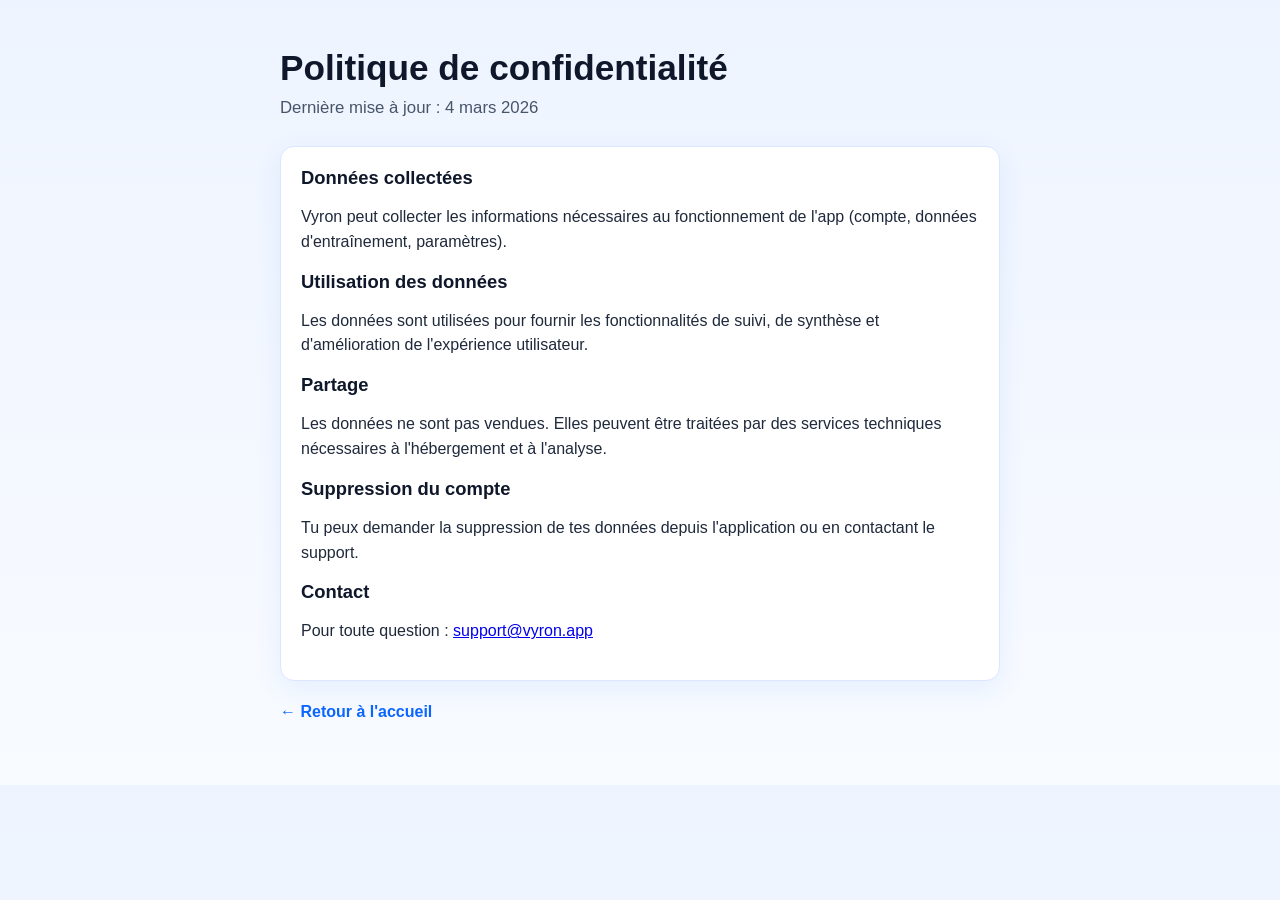
==== privacy.html @ 902e5eab "site: update 2026-03-04 22:55" ====
<!doctype html>
<html lang="fr">
  <head>
    <meta charset="UTF-8" />
    <meta name="viewport" content="width=device-width, initial-scale=1.0" />
    <title>Politique de confidentialité - Vyron</title>
    <meta name="description" content="Politique de confidentialité de Vyron." />
    <link rel="stylesheet" href="style.css" />
  </head>
  <body>
    <main class="container">
      <h1>Politique de confidentialité</h1>
      <p class="lead">Dernière mise à jour : 4 mars 2026</p>

      <section class="card">
        <h2>Données collectées</h2>
        <p>Vyron peut collecter les informations nécessaires au fonctionnement de l'app (compte, données d'entraînement, paramètres).</p>

        <h2>Utilisation des données</h2>
        <p>Les données sont utilisées pour fournir les fonctionnalités de suivi, de synthèse et d'amélioration de l'expérience utilisateur.</p>

        <h2>Partage</h2>
        <p>Les données ne sont pas vendues. Elles peuvent être traitées par des services techniques nécessaires à l'hébergement et à l'analyse.</p>

        <h2>Suppression du compte</h2>
        <p>Tu peux demander la suppression de tes données depuis l'application ou en contactant le support.</p>

        <h2>Contact</h2>
        <p>Pour toute question : <a href="mailto:support@vyron.app">support@vyron.app</a></p>
      </section>

      <div class="actions">
        <a class="link" href="index.html">← Retour à l'accueil</a>
      </div>
    </main>
  </body>
</html>
---- style.css ----
:root {
  --bg: #f5f8ff;
  --card: #ffffff;
  --text: #0f172a;
  --muted: #475569;
  --accent: #0a66ff;
  --accent-hover: #0855d6;
  --border: #dbe7ff;
}

* {
  box-sizing: border-box;
}

body {
  margin: 0;
  font-family: "Avenir Next", "SF Pro Text", "Segoe UI", sans-serif;
  color: var(--text);
  background: linear-gradient(180deg, #eef4ff 0%, #f8fbff 100%);
}

.container {
  max-width: 760px;
  margin: 0 auto;
  padding: 48px 20px 64px;
}

h1 {
  margin: 0;
  font-size: 2.2rem;
}

h2 {
  margin-top: 0;
  font-size: 1.15rem;
}

.lead {
  margin: 10px 0 28px;
  color: var(--muted);
  font-size: 1.05rem;
}

.card {
  background: var(--card);
  border: 1px solid var(--border);
  border-radius: 14px;
  padding: 20px;
  box-shadow: 0 8px 28px rgba(10, 102, 255, 0.08);
}

.card p,
.card li {
  color: #1e293b;
  line-height: 1.55;
}

.actions {
  margin-top: 22px;
  display: flex;
  flex-direction: column;
  gap: 10px;
  align-items: flex-start;
}

.btn {
  display: inline-block;
  background: var(--accent);
  color: #fff;
  text-decoration: none;
  font-weight: 700;
  padding: 11px 16px;
  border-radius: 10px;
}

.btn:hover {
  background: var(--accent-hover);
}

.link {
  color: var(--accent);
  text-decoration: none;
  font-weight: 600;
}

footer {
  margin-top: 24px;
  color: #64748b;
}

@media (max-width: 640px) {
  .container {
    padding-top: 32px;
  }

  h1 {
    font-size: 1.9rem;
  }
}
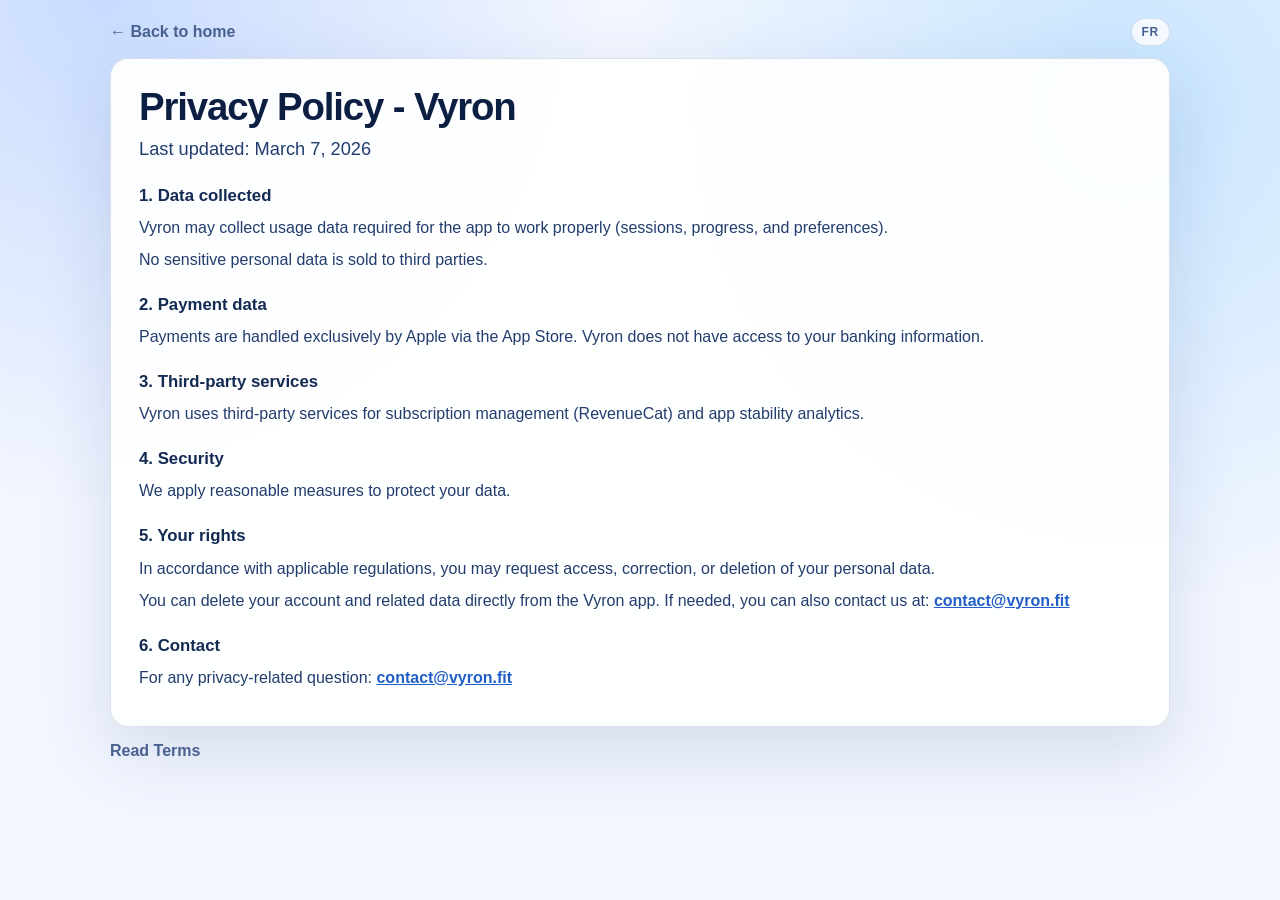
==== commit 8241b392: "site: simplify landing and add bilingual legal pages" ====
--- a/privacy.html
+++ b/privacy.html
@@ -1,37 +1,145 @@
 <!doctype html>
-<html lang="fr">
+<html lang="en">
   <head>
     <meta charset="UTF-8" />
     <meta name="viewport" content="width=device-width, initial-scale=1.0" />
-    <title>Politique de confidentialité - Vyron</title>
-    <meta name="description" content="Politique de confidentialité de Vyron." />
+    <title>Privacy Policy - Vyron</title>
+    <meta name="description" content="Vyron privacy policy." />
     <link rel="stylesheet" href="style.css" />
   </head>
-  <body>
-    <main class="container">
-      <h1>Politique de confidentialité</h1>
-      <p class="lead">Dernière mise à jour : 4 mars 2026</p>
+  <body class="legal-page">
+    <main class="container legal-shell">
+      <header class="legal-toolbar">
+        <a class="legal-back" href="index.html">&larr; <span data-en="Back to home" data-fr="Retour à l'accueil">Back to home</span></a>
+        <button id="langToggle" class="lang-toggle" type="button" aria-label="Switch language">FR</button>
+      </header>
 
-      <section class="card">
-        <h2>Données collectées</h2>
-        <p>Vyron peut collecter les informations nécessaires au fonctionnement de l'app (compte, données d'entraînement, paramètres).</p>
+      <article class="card legal-block legal-en">
+        <h1>Privacy Policy - Vyron</h1>
+        <p class="lead">Last updated: March 7, 2026</p>
 
-        <h2>Utilisation des données</h2>
-        <p>Les données sont utilisées pour fournir les fonctionnalités de suivi, de synthèse et d'amélioration de l'expérience utilisateur.</p>
+        <h2>1. Data collected</h2>
+        <p>
+          Vyron may collect usage data required for the app to work properly
+          (sessions, progress, and preferences).
+        </p>
+        <p>No sensitive personal data is sold to third parties.</p>
 
-        <h2>Partage</h2>
-        <p>Les données ne sont pas vendues. Elles peuvent être traitées par des services techniques nécessaires à l'hébergement et à l'analyse.</p>
+        <h2>2. Payment data</h2>
+        <p>
+          Payments are handled exclusively by Apple via the App Store.
+          Vyron does not have access to your banking information.
+        </p>
 
-        <h2>Suppression du compte</h2>
-        <p>Tu peux demander la suppression de tes données depuis l'application ou en contactant le support.</p>
+        <h2>3. Third-party services</h2>
+        <p>
+          Vyron uses third-party services for subscription management (RevenueCat)
+          and app stability analytics.
+        </p>
 
-        <h2>Contact</h2>
-        <p>Pour toute question : <a href="mailto:support@vyron.app">support@vyron.app</a></p>
-      </section>
+        <h2>4. Security</h2>
+        <p>We apply reasonable measures to protect your data.</p>
 
-      <div class="actions">
-        <a class="link" href="index.html">← Retour à l'accueil</a>
-      </div>
+        <h2>5. Your rights</h2>
+        <p>
+          In accordance with applicable regulations, you may request access,
+          correction, or deletion of your personal data.
+        </p>
+        <p>
+          You can delete your account and related data directly from the Vyron app.
+          If needed, you can also contact us at:
+          <a href="mailto:contact@vyron.fit">contact@vyron.fit</a>
+        </p>
+
+        <h2>6. Contact</h2>
+        <p>
+          For any privacy-related question:
+          <a href="mailto:contact@vyron.fit">contact@vyron.fit</a>
+        </p>
+      </article>
+
+      <article class="card legal-block legal-fr" hidden>
+        <h1>Politique de confidentialite - Vyron</h1>
+        <p class="lead">Derniere mise a jour : 7 mars 2026</p>
+
+        <h2>1. Donnees collectees</h2>
+        <p>
+          Vyron peut collecter des donnees liees a l'utilisation de l'application
+          (seances, progression, preferences).
+        </p>
+        <p>Aucune donnee sensible n'est vendue a des tiers.</p>
+
+        <h2>2. Donnees de paiement</h2>
+        <p>
+          Les paiements sont geres exclusivement par Apple via l'App Store.
+          Vyron n'a jamais acces a vos informations bancaires.
+        </p>
+
+        <h2>3. Services tiers</h2>
+        <p>
+          Vyron utilise des services tiers pour la gestion des abonnements
+          (RevenueCat) et l'analyse de stabilite de l'application.
+        </p>
+
+        <h2>4. Securite</h2>
+        <p>Nous mettons en oeuvre des mesures raisonnables pour proteger vos donnees.</p>
+
+        <h2>5. Vos droits</h2>
+        <p>
+          Conformement a la reglementation en vigueur, vous disposez d'un droit
+          d'acces, de rectification et de suppression de vos donnees personnelles.
+        </p>
+        <p>
+          Vous pouvez supprimer votre compte et vos donnees directement depuis
+          l'application Vyron. En cas de difficulte, contactez-nous a :
+          <a href="mailto:contact@vyron.fit">contact@vyron.fit</a>
+        </p>
+
+        <h2>6. Contact</h2>
+        <p>
+          Pour toute question relative a la confidentialite :
+          <a href="mailto:contact@vyron.fit">contact@vyron.fit</a>
+        </p>
+      </article>
+
+      <nav class="legal-links">
+        <a href="terms.html" data-en="Read Terms" data-fr="Voir les CGU">Read Terms</a>
+      </nav>
     </main>
+
+    <script>
+      const langToggle = document.getElementById("langToggle");
+      const enBlock = document.querySelector(".legal-en");
+      const frBlock = document.querySelector(".legal-fr");
+      const i18nNodes = document.querySelectorAll("[data-en][data-fr]");
+
+      function applyLang(lang) {
+        const safeLang = lang === "fr" ? "fr" : "en";
+        document.documentElement.lang = safeLang;
+        if (enBlock) enBlock.hidden = safeLang !== "en";
+        if (frBlock) frBlock.hidden = safeLang !== "fr";
+        i18nNodes.forEach((node) => {
+          node.textContent = node.dataset[safeLang];
+        });
+        if (langToggle) {
+          langToggle.textContent = safeLang === "en" ? "FR" : "EN";
+          langToggle.setAttribute(
+            "aria-label",
+            safeLang === "en" ? "Switch to French" : "Passer en anglais"
+          );
+        }
+      }
+
+      const initialLang = localStorage.getItem("vyron-lang") || "en";
+      applyLang(initialLang);
+
+      if (langToggle) {
+        langToggle.addEventListener("click", () => {
+          const nextLang = document.documentElement.lang === "en" ? "fr" : "en";
+          localStorage.setItem("vyron-lang", nextLang);
+          applyLang(nextLang);
+        });
+      }
+    </script>
   </body>
 </html>
--- a/style.css
+++ b/style.css
@@ -1,99 +1,306 @@
 :root {
-  --bg: #f5f8ff;
-  --card: #ffffff;
-  --text: #0f172a;
-  --muted: #475569;
-  --accent: #0a66ff;
-  --accent-hover: #0855d6;
-  --border: #dbe7ff;
+  --bg: #f2f6ff;
+  --text: #0f1f3f;
+  --muted: #48618f;
+  --line: rgba(36, 72, 141, 0.16);
+  --surface: rgba(255, 255, 255, 0.88);
+  --brand: #2f7fff;
+  --brand-2: #5cafff;
+  --radius-xl: 30px;
+  --radius-lg: 18px;
+  --radius-sm: 12px;
+  --shadow: 0 24px 70px rgba(32, 62, 118, 0.14);
 }
 
 * {
   box-sizing: border-box;
 }
 
+html,
 body {
   margin: 0;
-  font-family: "Avenir Next", "SF Pro Text", "Segoe UI", sans-serif;
+  min-height: 100%;
+}
+
+body {
+  font-family: "Manrope", "Avenir Next", sans-serif;
   color: var(--text);
-  background: linear-gradient(180deg, #eef4ff 0%, #f8fbff 100%);
+  background:
+    radial-gradient(circle at 8% 0%, rgba(114, 164, 255, 0.32) 0%, transparent 34%),
+    radial-gradient(circle at 88% 12%, rgba(89, 183, 255, 0.28) 0%, transparent 36%),
+    var(--bg);
+  line-height: 1.5;
+  overflow-x: hidden;
+}
+
+h1,
+.brand,
+.eyebrow {
+  font-family: "Sora", "Avenir Next", sans-serif;
+}
+
+a {
+  color: inherit;
 }
 
 .container {
-  max-width: 760px;
+  width: min(1060px, calc(100% - 44px));
   margin: 0 auto;
-  padding: 48px 20px 64px;
+}
+
+.bg-glow {
+  position: fixed;
+  border-radius: 999px;
+  filter: blur(60px);
+  pointer-events: none;
+  z-index: -1;
+}
+
+.bg-glow-left {
+  width: 360px;
+  height: 360px;
+  left: -190px;
+  top: -120px;
+  background: rgba(94, 176, 255, 0.4);
+}
+
+.bg-glow-right {
+  width: 420px;
+  height: 420px;
+  right: -220px;
+  bottom: -150px;
+  background: rgba(102, 131, 255, 0.26);
+}
+
+.topbar {
+  padding: 20px 0 16px;
+  display: flex;
+  justify-content: space-between;
+  align-items: center;
+}
+
+.brand {
+  text-decoration: none;
+  display: inline-flex;
+  align-items: center;
+  gap: 10px;
+  font-weight: 800;
+  letter-spacing: 0.08em;
+}
+
+.brand img {
+  width: 36px;
+  height: 36px;
+  border-radius: 10px;
+  box-shadow: 0 8px 20px rgba(46, 120, 227, 0.28);
+}
+
+.lang-toggle {
+  border: 1px solid var(--line);
+  background: rgba(255, 255, 255, 0.76);
+  color: var(--muted);
+  border-radius: 999px;
+  font-size: 0.75rem;
+  font-weight: 700;
+  letter-spacing: 0.06em;
+  padding: 6px 10px;
+  cursor: pointer;
+}
+
+.hero {
+  margin-top: 10px;
+  border: 1px solid var(--line);
+  border-radius: var(--radius-xl);
+  background: var(--surface);
+  box-shadow: var(--shadow);
+  padding: clamp(20px, 3.5vw, 42px);
+  display: grid;
+  grid-template-columns: 1fr min(38vw, 340px);
+  gap: clamp(18px, 3vw, 38px);
+  align-items: center;
+}
+
+.eyebrow {
+  margin: 0;
+  color: #3c72cb;
+  font-size: 0.78rem;
+  letter-spacing: 0.1em;
+  text-transform: uppercase;
 }
 
 h1 {
+  margin: 10px 0 14px;
+  font-size: clamp(2rem, 4.8vw, 3.5rem);
+  line-height: 1.05;
+  letter-spacing: -0.03em;
+  color: #0c1f43;
+  max-width: 16ch;
+  text-wrap: balance;
+}
+
+.lead {
   margin: 0;
-  font-size: 2.2rem;
-}
-
-h2 {
-  margin-top: 0;
-  font-size: 1.15rem;
-}
-
-.lead {
-  margin: 10px 0 28px;
-  color: var(--muted);
-  font-size: 1.05rem;
-}
-
-.card {
-  background: var(--card);
-  border: 1px solid var(--border);
-  border-radius: 14px;
-  padding: 20px;
-  box-shadow: 0 8px 28px rgba(10, 102, 255, 0.08);
-}
-
-.card p,
-.card li {
-  color: #1e293b;
-  line-height: 1.55;
+  color: var(--muted);
+  font-size: clamp(1rem, 1.5vw, 1.14rem);
+  max-width: 56ch;
 }
 
 .actions {
   margin-top: 22px;
   display: flex;
-  flex-direction: column;
+  flex-wrap: wrap;
   gap: 10px;
-  align-items: flex-start;
 }
 
 .btn {
-  display: inline-block;
-  background: var(--accent);
+  text-decoration: none;
+  display: inline-flex;
+  align-items: center;
+  justify-content: center;
+  border: 1px solid transparent;
+  border-radius: var(--radius-sm);
+  font-size: 0.92rem;
+  font-weight: 700;
+  padding: 10px 16px;
+  transition: transform 0.18s ease;
+}
+
+.btn:hover {
+  transform: translateY(-1px);
+}
+
+.btn-primary {
   color: #fff;
-  text-decoration: none;
-  font-weight: 700;
-  padding: 11px 16px;
-  border-radius: 10px;
-}
-
-.btn:hover {
-  background: var(--accent-hover);
-}
-
-.link {
-  color: var(--accent);
+  background: linear-gradient(180deg, var(--brand-2), var(--brand));
+  box-shadow: 0 12px 28px rgba(47, 127, 255, 0.27);
+}
+
+.btn-ghost {
+  color: var(--muted);
+  border-color: var(--line);
+  background: rgba(255, 255, 255, 0.72);
+}
+
+.app-shot {
+  margin: 0;
+  border-radius: 24px;
+  border: 1px solid rgba(58, 106, 191, 0.18);
+  background: linear-gradient(145deg, rgba(232, 241, 255, 0.9), rgba(243, 248, 255, 0.82));
+  padding: 8px;
+}
+
+.app-shot img {
+  width: 100%;
+  height: auto;
+  max-height: 620px;
+  object-fit: cover;
+  object-position: top;
+  display: block;
+  border-radius: 18px;
+}
+
+.footer {
+  border-top: 1px solid rgba(58, 95, 160, 0.2);
+  margin-top: 18px;
+  padding: 14px 0 28px;
+  color: #5b75a3;
+  font-size: 0.88rem;
+}
+
+.card {
+  border: 1px solid var(--line);
+  border-radius: var(--radius-lg);
+  background: rgba(255, 255, 255, 0.92);
+  box-shadow: var(--shadow);
+  padding: clamp(18px, 3vw, 28px);
+}
+
+.legal-page .bg-glow {
+  opacity: 0.75;
+}
+
+.legal-shell {
+  padding: 18px 0 32px;
+}
+
+.legal-toolbar {
+  margin-bottom: 12px;
+  display: flex;
+  justify-content: space-between;
+  align-items: center;
+}
+
+.legal-back {
+  color: var(--muted);
   text-decoration: none;
   font-weight: 600;
 }
 
-footer {
-  margin-top: 24px;
-  color: #64748b;
+.legal-block h1 {
+  margin: 0 0 8px;
+  max-width: none;
+  font-size: clamp(1.7rem, 4vw, 2.4rem);
+}
+
+.legal-block h2 {
+  margin: 20px 0 8px;
+  font-family: "Sora", "Avenir Next", sans-serif;
+  font-size: 1.05rem;
+  color: #132a53;
+}
+
+.legal-block p {
+  margin: 0 0 8px;
+  color: #223d6d;
+}
+
+.legal-block a {
+  color: #215ec9;
+  font-weight: 700;
+}
+
+.legal-links {
+  margin-top: 12px;
+  display: flex;
+  gap: 12px;
+}
+
+.legal-links a {
+  text-decoration: none;
+  color: var(--muted);
+  font-weight: 600;
+}
+
+@media (max-width: 900px) {
+  .hero {
+    grid-template-columns: 1fr;
+  }
+
+  h1 {
+    max-width: none;
+  }
+
+  .app-shot {
+    max-width: 320px;
+  }
 }
 
 @media (max-width: 640px) {
   .container {
-    padding-top: 32px;
-  }
-
-  h1 {
-    font-size: 1.9rem;
-  }
-}
+    width: min(1060px, calc(100% - 24px));
+  }
+
+  .actions {
+    display: grid;
+    grid-template-columns: 1fr;
+  }
+
+  .app-shot {
+    max-width: none;
+  }
+
+  .legal-toolbar {
+    align-items: flex-start;
+    gap: 10px;
+  }
+}
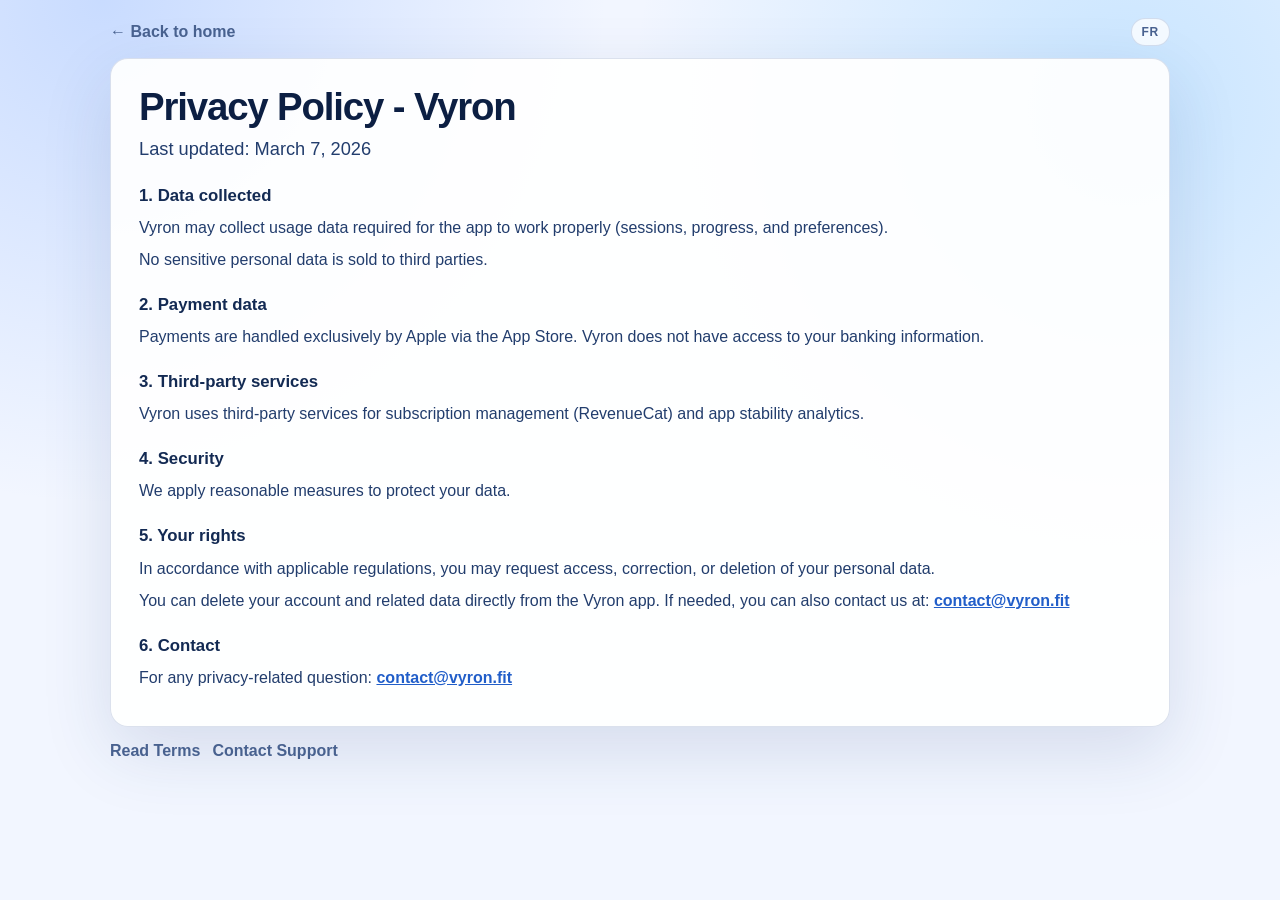
==== commit 683d5471: "site: add bilingual support page and links" ====
--- a/privacy.html
+++ b/privacy.html
@@ -104,6 +104,7 @@
 
       <nav class="legal-links">
         <a href="terms.html" data-en="Read Terms" data-fr="Voir les CGU">Read Terms</a>
+        <a href="support.html" data-en="Contact Support" data-fr="Contacter le support">Contact Support</a>
       </nav>
     </main>
 
